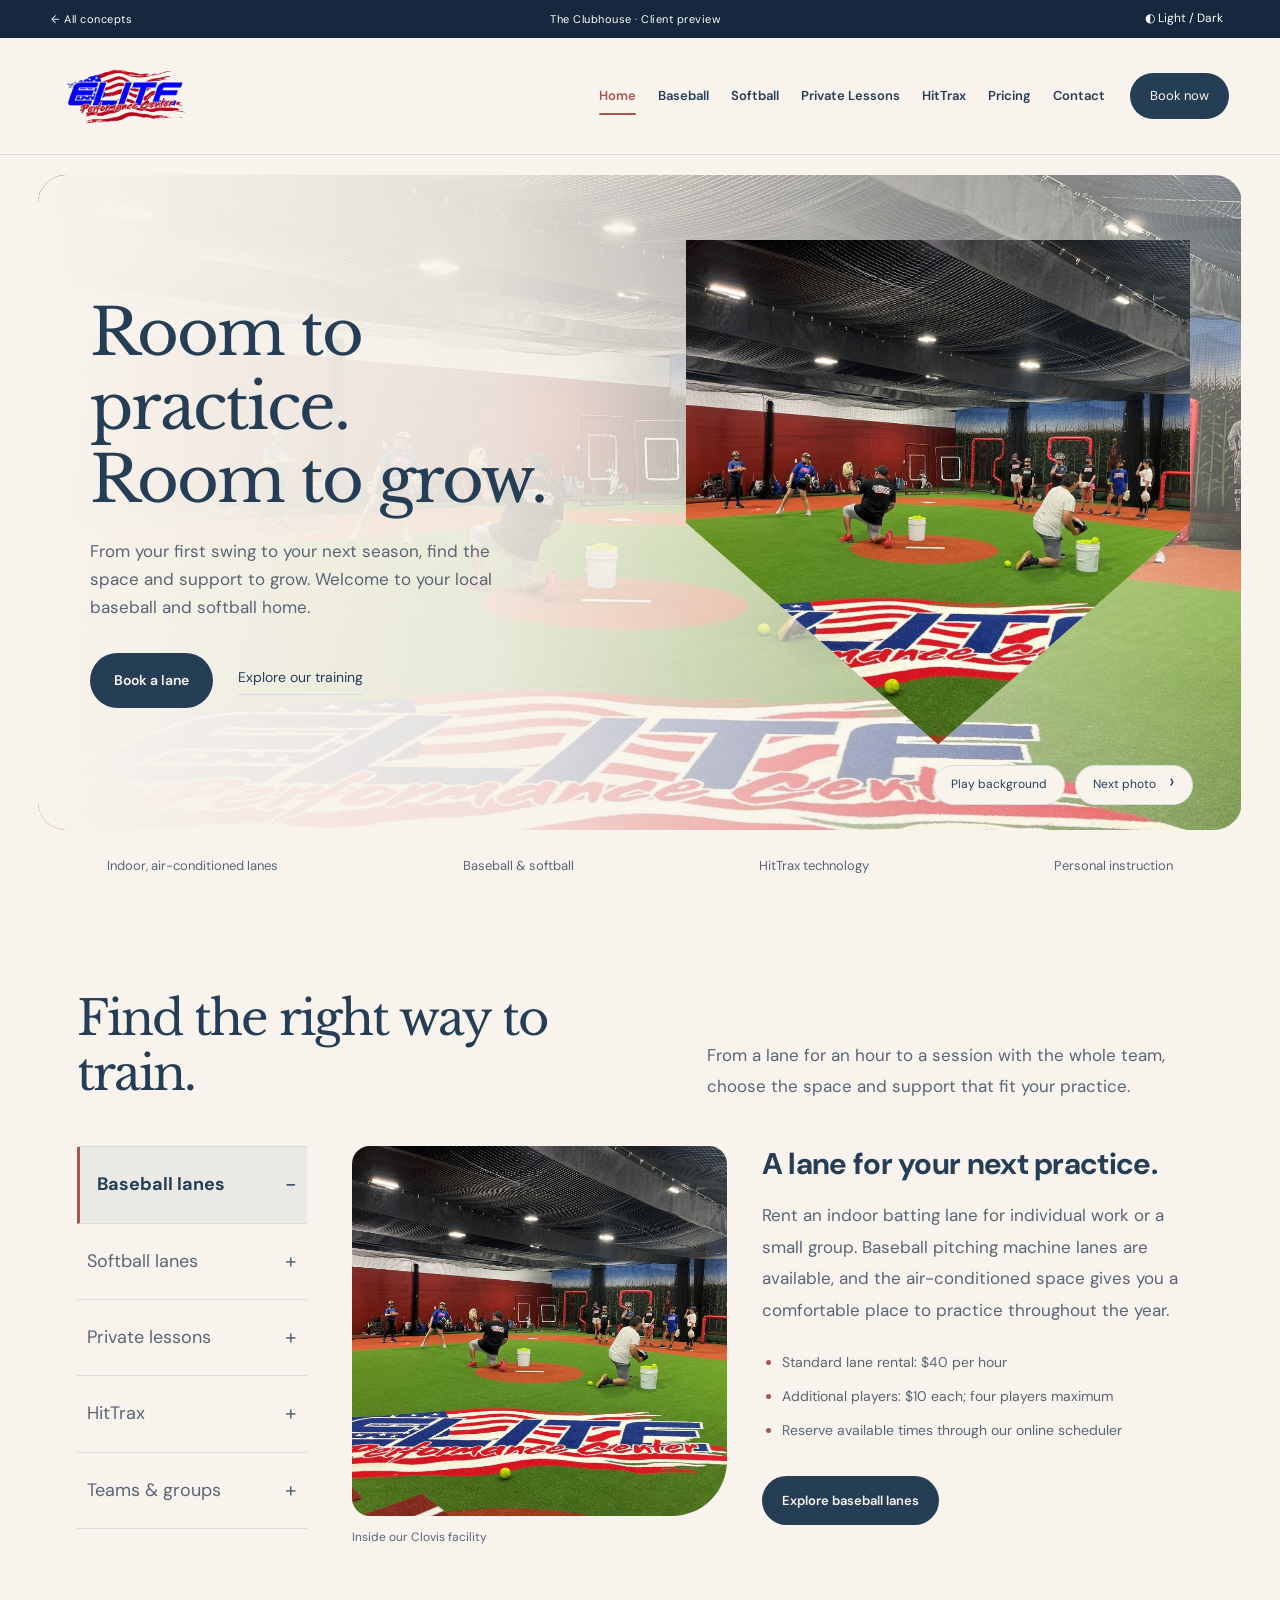
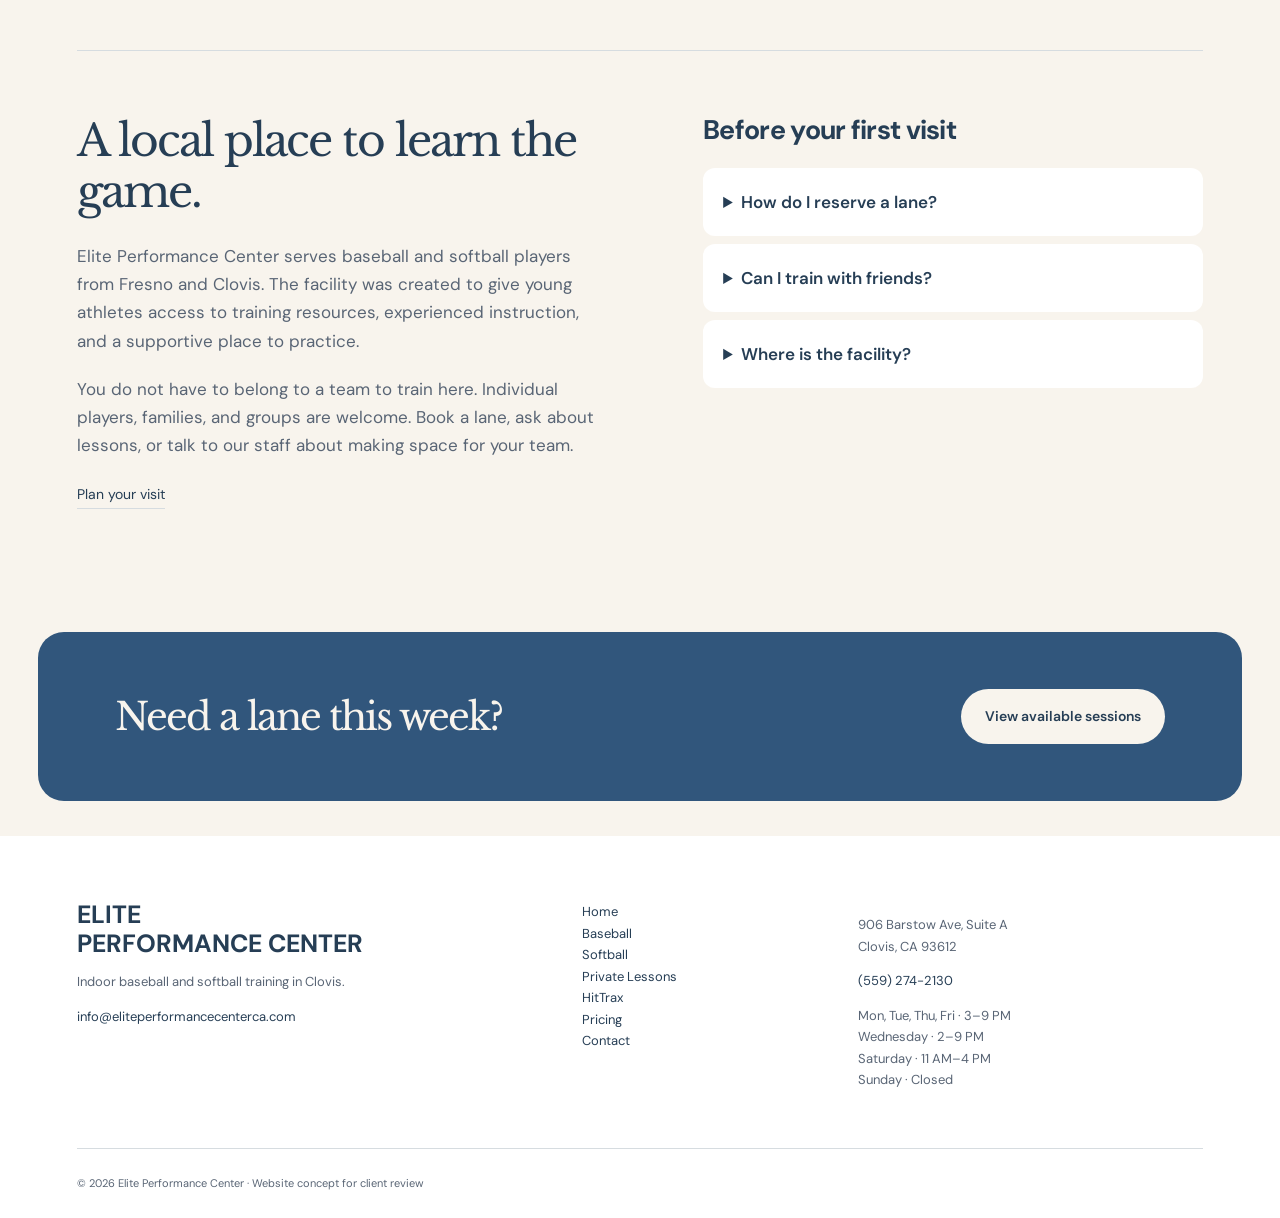
==== prototypes/clubhouse.html @ 48d839b6 "Prepare Elite Performance Center website preview" ====
<!doctype html><html lang="en"><head><meta charset="utf-8"><meta name="viewport" content="width=device-width,initial-scale=1"><title>Elite Performance Center</title><link rel="stylesheet" href="style.css?v=6"></head><body data-variant="clubhouse"><div id="app"></div><script src="app.js?v=6"></script><script src="clubhouse.js?v=6"></script><script src="services.js?v=6"></script></body></html>
---- prototypes/style.css ----
@import url('https://fonts.googleapis.com/css2?family=Barlow+Condensed:wght@600;700;800&family=DM+Sans:wght@400;500;600;700&family=Libre+Baskerville:ital,wght@0,400;1,400&display=swap');
*{box-sizing:border-box}html{scroll-behavior:smooth}body{margin:0;--bg:#f3f4f1;--surface:#fff;--ink:#172b46;--muted:#596575;--line:#d6dce0;--red:#ae4c4e;--blue:#31567c;background:var(--bg);color:var(--ink);font:16px/1.65 'DM Sans',Arial,sans-serif}body.dark{--bg:#101923;--surface:#192633;--ink:#edf0f2;--muted:#b1bfcb;--line:#344453;--red:#e39491;--blue:#9dbbdc}a{color:inherit;text-decoration:none}button{font:inherit;cursor:pointer}a:focus-visible,button:focus-visible,summary:focus-visible{outline:3px solid var(--red);outline-offset:5px}small{font-size:11px;font-weight:700;letter-spacing:2px}p{color:var(--muted)}h1,h2,h3{line-height:1.03;letter-spacing:-1.5px;margin:20px 0}h1{font:800 clamp(64px,7.2vw,112px)/.94 'Barlow Condensed',Impact,sans-serif}h2{font-size:48px}h3{font-size:25px;letter-spacing:-.7px}em{font-style:normal;color:var(--red)}img{display:block;width:100%;object-fit:cover}.review{background:#16283d;color:#fff;display:flex;justify-content:space-between;align-items:center;padding:8px 4%;font-size:11px;letter-spacing:.5px}.review button{background:none;border:0;color:white;font-size:12px}header{display:flex;align-items:center;gap:25px;padding:22px 4%;border-bottom:1px solid var(--line);background:var(--bg)}.brand{margin-right:auto}.brand img{width:130px;height:65px;object-fit:contain;background:transparent}nav{display:flex;gap:22px;font-size:13px;font-weight:600}nav a.active{color:var(--red)}.book{background:var(--ink);color:var(--bg);padding:12px 20px;font-size:13px}.menu{display:none}.hero{display:grid;grid-template-columns:1.05fr 1fr;min-height:650px}.hero-copy{padding:85px 8%}.hero p{max-width:420px}.hero figure{margin:0;position:relative;min-height:580px}.hero figure img{height:100%;position:absolute;object-position:50% 50%}.hero figcaption{position:absolute;bottom:25px;left:25px;color:white;background:#14283de6;padding:8px 14px;font-size:10px;letter-spacing:2px}.actions{display:flex;gap:25px;align-items:center;flex-wrap:wrap;margin-top:32px}.button{display:inline-flex;gap:36px;align-items:center;justify-content:space-between;background:var(--ink);color:var(--bg);padding:16px 24px;font-size:14px;font-weight:600}.button:hover{background:var(--red);color:#fff}.textlink{font-size:14px;border-bottom:1px solid var(--line);padding-bottom:5px}.hero-note{font-size:10px;letter-spacing:2px;margin-top:60px;color:var(--muted)}.ribbon{display:flex;justify-content:space-around;gap:20px;flex-wrap:wrap;padding:25px;background:var(--surface);border-bottom:1px solid var(--line);font-size:13px}.ribbon span:before{content:'✦';color:var(--red);margin-right:14px}.section{padding:90px 6%}.section-title{display:flex;align-items:end;justify-content:space-between;gap:30px;margin-bottom:40px}.cards{display:grid;grid-template-columns:repeat(3,1fr);gap:24px}.card{background:var(--surface);overflow:hidden}.card img{height:240px;transition:transform .3s}.card:hover img{transform:scale(1.025)}.card>div{padding:26px}.feature{display:grid;grid-template-columns:1fr 1fr;background:var(--surface)}.feature>img{height:550px}.feature>div{padding:80px 13%}.community{max-width:950px;margin:auto;text-align:center}.community h2{font-size:65px}.community p{max-width:650px;margin:25px auto}.closing{padding:55px 6%;display:flex;align-items:center;justify-content:space-between;gap:20px;background:var(--blue);color:var(--bg)}.closing h2{font-size:38px}.closing .button{background:var(--bg);color:var(--ink)}footer{display:grid;grid-template-columns:2fr 1fr 1.5fr;gap:45px;padding:65px 6% 25px;background:var(--surface);font-size:13px}footer strong{font-size:25px;line-height:1.1}footer a{display:block}footer small{display:block;margin-bottom:20px}.copyright{grid-column:1/-1;border-top:1px solid var(--line);padding-top:25px;color:var(--muted);font-size:11px}.detail-hero{display:grid;grid-template-columns:1fr 1fr;gap:6%;padding:70px 6%}.detail-hero h1{font-size:76px}.detail-hero img{height:540px}.benefits{display:grid;grid-template-columns:repeat(3,1fr);gap:40px}.benefits>div{border-top:1px solid var(--line);padding:30px 0}.benefits small{color:var(--red)}.faq{max-width:800px;margin:70px auto 0}.faq h2{font-size:36px}details{border-bottom:1px solid var(--line);padding:22px 0}summary{cursor:pointer;font-weight:600}.page-intro{padding:70px 6% 0}.price{padding:40px;background:var(--surface);border-top:3px solid var(--red)}.price h2{font-size:64px}.price p{min-height:110px}.pricing-note{padding:30px 0;max-width:800px}.muted{font-size:12px}.contact{display:grid;grid-template-columns:1fr 1fr;gap:80px}.contact img{height:360px}.contact p{line-height:2}.contact a{overflow-wrap:anywhere}
body[data-variant=clubhouse]{--bg:#f8f4ed;--ink:#263e55;--red:#a95651;font-size:17px}body[data-variant=clubhouse].dark{--bg:#202323;--ink:#f5ede2;--surface:#2c3030;--muted:#c3c1bb;--line:#4c5252;--red:#e4a199}body[data-variant=clubhouse] h1,body[data-variant=clubhouse] h2{font-family:'Libre Baskerville',Georgia,serif;font-weight:400;letter-spacing:-2px;line-height:1.15}body[data-variant=clubhouse] h1{font-size:clamp(46px,5vw,77px)}body[data-variant=clubhouse] h1 em{font-style:italic}body[data-variant=clubhouse] .hero{padding:35px 5% 65px;gap:40px;align-items:center}body[data-variant=clubhouse] .hero-copy{padding:35px 0}body[data-variant=clubhouse] .hero figure{border-radius:210px 210px 20px 20px;overflow:hidden;height:590px}body[data-variant=clubhouse] .button,body[data-variant=clubhouse] .book{border-radius:40px}body[data-variant=clubhouse] .card{border-radius:20px}body[data-variant=clubhouse] .feature{margin:0 5%;border-radius:25px;overflow:hidden}body[data-variant=clubhouse] .community h2{font-size:52px}
body[data-variant=precision] .hero{position:relative;display:block;min-height:690px;color:white}body[data-variant=precision] .hero figure{position:absolute;inset:0;z-index:0}body[data-variant=precision] .hero figure:after{content:'';position:absolute;inset:0;background:linear-gradient(90deg,#0b1728f5,#0b17284a)}body[data-variant=precision] .hero-copy{position:relative;z-index:1;padding:80px 6%;max-width:850px}body[data-variant=precision] .hero p,body[data-variant=precision] .hero-note{color:#d3dce5}body[data-variant=precision] .hero em{color:#d99895}body[data-variant=precision] .hero .button{background:#e9edf1;color:#172b46}body[data-variant=precision] .hero figcaption{z-index:2;left:auto;right:30px}body[data-variant=precision] .ribbon{justify-content:flex-start;padding-left:6%;gap:50px}body[data-variant=precision] .cards{gap:1px;background:var(--line);border:1px solid var(--line)}body[data-variant=precision] .card img{height:290px}body[data-variant=precision] h2{font-family:'Barlow Condensed',Impact,sans-serif;text-transform:uppercase;font-size:60px}body[data-variant=precision] .community{text-align:left;max-width:none;border-top:1px solid var(--line);display:grid;grid-template-columns:1fr 1fr;gap:25px}body[data-variant=precision] .community small{grid-column:1/-1}body[data-variant=precision] .community p{margin:20px 0}
@media(min-width:1600px){main,header,footer,.closing{max-width:1800px;margin:auto}}@media(max-width:1050px){nav{gap:13px;font-size:12px}header{gap:15px}.hero-copy{padding:65px 6%}h1{font-size:76px}.actions{gap:15px}.feature>div{padding:45px 10%}}@media(max-width:800px){header{flex-wrap:wrap;padding:15px 5%}.brand img{width:100px;height:50px}.menu{display:block;background:none;color:var(--ink);border:1px solid var(--line);padding:7px 12px}nav{display:none;width:100%;order:5;flex-direction:column;padding:20px}nav.open{display:flex}nav a{padding:8px}.review span{display:none}.hero,.detail-hero,.feature,.contact{grid-template-columns:1fr}.hero-copy{padding:50px 6%}h1{font-size:74px}.hero figure{min-height:360px}.hero-note{margin-top:30px}.section{padding:55px 6%}.section-title{display:block}h2{font-size:38px}.cards,.benefits{grid-template-columns:1fr}.feature>img{height:340px}.feature>div{padding:40px 6%}.community h2{font-size:48px}.closing{align-items:start;flex-direction:column}footer{grid-template-columns:1fr 1fr}footer>div:first-child{grid-column:1/-1}.detail-hero h1{font-size:60px}.detail-hero img{height:350px}.contact{gap:35px}.price p{min-height:0}body[data-variant=clubhouse] .hero{padding:30px 6%}body[data-variant=clubhouse] .hero figure{height:400px}body[data-variant=clubhouse] h1{font-size:48px}body[data-variant=precision] .hero-copy{padding:60px 6%}body[data-variant=precision] .hero{min-height:660px}body[data-variant=precision] .community{display:block}body[data-variant=precision] .ribbon{gap:20px}.ribbon{justify-content:start;font-size:12px}.detail-hero{padding:45px 6%}.book{padding:10px 14px}}

/* Refinement: preserve the three directions while removing decorative metadata. */
.brand img{filter:url(#logo-ink);width:148px;height:72px;background:transparent}
.dark .brand img{filter:url(#logo-ink) brightness(1.65) saturate(.75)}
small{letter-spacing:0;font-size:14px;font-weight:600}
h1 em,body[data-variant=precision] .hero em{color:inherit;font-style:normal}
body[data-variant=clubhouse] h1 em{font-style:normal}
body[data-variant=precision] h2{text-transform:none}
.hero h1{font-size:clamp(56px,6.4vw,100px)}
.hero-copy{padding-top:65px;padding-bottom:65px}
.hero figure{overflow:hidden;border-radius:36px 0 0 36px}
.button,.book{border-radius:12px;transition:background .2s,color .2s,box-shadow .2s}
.button:hover,.book:hover{background:var(--red);color:var(--bg);box-shadow:0 5px 0 color-mix(in srgb,var(--red),transparent 75%)}
.button:active,.book:active{transform:translateY(2px);box-shadow:none}
nav a{position:relative;padding:8px 0;transition:color .2s}
nav a:after{content:'';position:absolute;bottom:0;left:0;width:0;height:2px;background:var(--red);border-radius:2px;transition:width .2s}
nav a:hover,footer a:hover,.textlink:hover{color:var(--red)}
nav a:hover:after,nav a.active:after{width:100%}
.card{border-radius:18px;background:transparent}
.card img{border-radius:18px;transition:filter .25s,transform .35s}
.card>div{padding:22px 2px}
.card:hover img{filter:brightness(1.08);transform:scale(1.015)}
.card:hover h3{color:var(--red)}
.card h3{transition:color .2s}
.feature{margin:0 6%;border-radius:30px;overflow:hidden}
.detail-hero img,.contact img{border-radius:28px 28px 70px 28px}
.benefits>div{border-top:0;border-left:3px solid var(--red);padding:4px 22px}
.benefits h3{font-size:23px;line-height:1.3;margin:8px 0}
.closing{margin:0 3% 35px;border-radius:26px}
.closing h2{margin:8px 0;line-height:1.15}
.price{border-radius:24px;border-top:0}
.price h2{margin-top:24px}
details{padding:20px;border-radius:12px;margin:8px 0;border:0;background:var(--surface)}
summary{transition:color .2s}summary:hover,details[open] summary{color:var(--red)}
.ribbon span:before{content:none}.ribbon{background:transparent;border:0;color:var(--muted)}
.menu{border-radius:10px}.textlink,footer a{transition:color .2s}
body[data-variant=precision] .cards{background:none;border:0;gap:28px}
body[data-variant=precision] .hero{margin:20px 3% 0;border-radius:30px;overflow:hidden}
body[data-variant=precision] .hero figure{border-radius:0}
body[data-variant=clubhouse] .card{border-radius:0}
body[data-variant=clubhouse] .card img{border-radius:70px 18px 18px 18px}
.community h2{max-width:850px;margin:20px auto;line-height:1.1}
@media(max-width:800px){.brand img{width:120px;height:58px}.hero h1{font-size:62px}.hero figure{border-radius:26px;margin:0 5%}.hero-copy{padding:45px 6%}.feature{margin:0 5%}.closing{padding:35px 6%}body[data-variant=precision] .hero figure{margin:0}body[data-variant=precision] .hero{min-height:600px}.detail-hero h1{font-size:56px}.community h2{font-size:42px}body[data-variant=clubhouse] .hero h1{font-size:46px}}
@media(prefers-reduced-motion:reduce){html{scroll-behavior:auto}*,*:before,*:after{transition:none!important;animation:none!important}}
/* Clubhouse: home plate, with the original facility film behind it. */
.home-plate-hero{position:relative;isolation:isolate;overflow:hidden;margin:20px 3% 0;padding:65px 4% 85px;border-radius:28px;gap:6%;min-height:650px}
body .hero.home-plate-hero figure.home-plate{border-radius:0;clip-path:polygon(0 0,100% 0,100% 50%,50% 100%,0 50%);height:auto;min-height:0;width:100%;aspect-ratio:1;align-self:center;margin:0;background:var(--surface);position:relative;isolation:isolate}
body[data-variant=precision] .hero.home-plate-hero{display:grid;grid-template-columns:1.05fr 1fr;color:var(--ink)}
body[data-variant=precision] .home-plate-hero .hero-copy{padding:30px 0}
body[data-variant=precision] .home-plate-hero .hero p{color:var(--muted)}
body[data-variant=precision] .home-plate-hero .hero em{color:inherit}
body[data-variant=precision] .home-plate-hero .hero-copy p{color:var(--muted)}
body[data-variant=precision] .home-plate-hero figure:after{background:none}
body[data-variant=clubhouse] .home-plate-hero{position:relative;isolation:isolate;overflow:hidden;margin:20px 3% 0;padding:65px 4% 85px;border-radius:28px;gap:6%;min-height:650px}
.home-plate-hero .facility-film{position:absolute;inset:0;width:100%;height:100%;object-fit:cover;z-index:-3}
.home-plate-hero:before{content:'';position:absolute;inset:0;background:linear-gradient(90deg,rgba(248,244,237,.97) 0%,rgba(248,244,237,.9) 38%,rgba(248,244,237,.28) 100%);z-index:-2}
.dark .home-plate-hero:before{background:linear-gradient(90deg,rgba(24,30,31,.97) 0%,rgba(24,30,31,.88) 40%,rgba(24,30,31,.4) 100%)}
body[data-variant=clubhouse] .hero figure.home-plate{border-radius:0;clip-path:polygon(0 0,100% 0,100% 56%,50% 100%,0 56%);height:auto;min-height:0;width:100%;aspect-ratio:1/1;margin:0;align-self:center;background:var(--surface);position:relative;isolation:isolate}
.hero figure.home-plate:after{content:'';position:absolute;inset:0;border:7px solid rgba(255,255,255,.35);clip-path:inherit;pointer-events:none}
.hero figure.home-plate .plate-photo{position:absolute;inset:0;width:100%;height:100%;object-fit:cover;opacity:0;transition:opacity 1.2s ease;object-position:center 48%}
.hero figure.home-plate .plate-photo.visible{opacity:1}
.scene-controls{position:absolute;right:4%;bottom:25px;display:flex;gap:10px}
.scene-controls button{border:1px solid var(--line);border-radius:30px;background:var(--bg);color:var(--ink);padding:9px 17px;font-size:12px;transition:background .2s,color .2s}
.scene-controls button:hover{background:var(--ink);color:var(--bg)}
.scene-next span{font-size:20px;line-height:0;margin-left:10px}
.service-heading{display:grid;grid-template-columns:1.15fr 1fr;gap:60px;align-items:end;margin-bottom:45px}
.service-heading h2{max-width:650px;margin:0}.service-heading p{max-width:490px;margin:0;line-height:1.8}
.service-explorer{display:grid;grid-template-columns:230px minmax(0,1fr);gap:45px;align-items:start}
.service-choices{display:flex;flex-direction:column;border-top:1px solid var(--line)}
.service-choices button{display:flex;align-items:center;justify-content:space-between;gap:12px;text-align:left;background:none;border:0;border-bottom:1px solid var(--line);padding:24px 10px;color:var(--muted);font-size:18px;line-height:1.3;transition:color .2s,background .2s}
.service-choices button[aria-pressed=true]{color:var(--ink);font-weight:700;background:color-mix(in srgb,var(--blue),transparent 93%);border-left:3px solid var(--red);padding-left:17px}
.service-choices button:hover{color:var(--red)}.service-choices span{font-size:21px;font-weight:400}
.service-detail{display:grid;grid-template-columns:minmax(220px,.85fr) minmax(250px,1fr);gap:35px}
.service-photo{margin:0}.service-photo img{height:370px;border-radius:18px 18px 55px 18px;object-fit:cover}.service-photo p{font-size:12px;margin-top:12px}
.service-copy h3{font-size:30px;line-height:1.2;margin:0 0 18px}.service-copy p{line-height:1.85;margin:0 0 20px}.service-copy ul{padding-left:20px;color:var(--muted);font-size:14px;line-height:1.7;margin-bottom:28px}.service-copy li{padding:5px 0}.service-copy li::marker{color:var(--red)}.service-copy .button{font-size:13px;padding:14px 20px}
body .section.community{display:grid;grid-template-columns:1.05fr 1fr;gap:9%;text-align:left;max-width:none;margin:0 6% 60px;padding:65px 0;border-top:1px solid var(--line)}
body .community h2,body[data-variant=clubhouse] .community h2{font-size:44px;margin:0 0 25px}
body .community p{margin:0 0 20px;max-width:65ch}.community aside h3{margin:0 0 24px;font-size:27px}.community details p{margin:20px 0 0;font-size:14px}
.home-plate-hero .hero-copy{padding:30px 0}.home-plate-hero:before{background:linear-gradient(90deg,var(--bg) 0%,color-mix(in srgb,var(--bg),transparent 10%) 38%,color-mix(in srgb,var(--bg),transparent 72%) 100%)}
@media(max-width:1150px){.service-explorer{grid-template-columns:190px minmax(0,1fr);gap:25px}.service-detail{grid-template-columns:1fr;gap:20px}.service-photo img{height:240px}.service-copy{min-height:360px}.service-heading{gap:30px}}
@media(max-width:800px){.service-heading{grid-template-columns:1fr;gap:20px;margin-bottom:28px}.service-explorer{display:block}.service-choices{display:flex;flex-direction:row;flex-wrap:wrap;gap:8px;border:0;margin-bottom:24px}.service-choices button{font-size:14px;min-height:44px;padding:11px 15px;border:1px solid var(--line);border-radius:24px}.service-choices button[aria-pressed=true]{padding:11px 15px;border:1px solid var(--ink);background:var(--ink);color:var(--bg)}.service-choices span{display:none}.service-detail{display:flex;flex-direction:column;gap:20px}.service-photo img{height:220px;border-radius:18px}.service-photo p{margin-bottom:0}.service-copy h3{font-size:27px}.service-copy{min-height:0}.service-copy .button{min-height:46px}body .section.community{display:block;padding:40px 0;margin-bottom:35px}body .community h2,body[data-variant=clubhouse] .community h2{font-size:34px}.community aside{margin-top:40px}body .hero.home-plate-hero,body[data-variant=precision] .hero.home-plate-hero{display:grid;grid-template-columns:minmax(0,1fr);padding:25px 6% 82px;min-height:0;gap:25px}body .hero.home-plate-hero figure.home-plate{width:min(100%,460px);margin:auto;clip-path:polygon(0 0,100% 0,100% 50%,50% 100%,0 50%)}body[data-variant=clubhouse] .hero.home-plate-hero h1{font-size:clamp(36px,9.5vw,56px);letter-spacing:-1.5px}.scene-controls{left:6%;right:6%;justify-content:flex-end}.scene-controls button{min-height:44px}.home-plate-hero .hero-copy{padding:10px 0}.home-plate-hero .actions{margin-top:24px}.home-plate-hero:before{background:linear-gradient(180deg,var(--bg),color-mix(in srgb,var(--bg),transparent 12%) 45%,color-mix(in srgb,var(--bg),transparent 50%))}}
@media(prefers-reduced-motion:reduce){.hero figure.home-plate .plate-photo{transition:none}}
@media(max-width:800px){body[data-variant=clubhouse] .home-plate-hero{padding:30px 6% 85px;gap:30px;margin:14px 3% 0;min-height:0}.home-plate-hero:before{background:linear-gradient(180deg,rgba(248,244,237,.96),rgba(248,244,237,.88) 45%,rgba(248,244,237,.45))}.dark .home-plate-hero:before{background:linear-gradient(180deg,rgba(24,30,31,.96),rgba(24,30,31,.85) 45%,rgba(24,30,31,.5))}body[data-variant=clubhouse] .hero figure.home-plate{height:auto;max-width:520px;margin:auto}.scene-controls{right:6%;bottom:24px}.home-plate-hero .hero-copy{padding:15px 0}}
.hero figure.home-plate:after{display:none}


/* Map on the contact page: warm grayscale with a home-plate pin. */
.epc-map{position:relative;height:380px;border-radius:28px 28px 90px 28px;overflow:hidden;background:var(--surface)}
.epc-map iframe{position:absolute;inset:0;width:100%;height:100%;border:0;filter:grayscale(1) sepia(.25) contrast(1.02)}
.dark .epc-map iframe{filter:grayscale(1) invert(.88) sepia(.2) contrast(.92)}
.epc-pin{position:absolute;left:50%;top:50%;width:34px;transform:translate(-50%,-92%);pointer-events:none;filter:drop-shadow(0 4px 4px #0005)}
.epc-pin path{fill:var(--red);stroke:#fff;stroke-width:3}
@media(max-width:800px){.epc-map{height:300px;border-radius:22px 22px 60px 22px}}

/* Ultra-wide: keep the Clubhouse in one comfortable column. */
@media(min-width:1600px){
  body[data-variant=clubhouse] :is(header,main,footer){max-width:1480px;margin-left:auto;margin-right:auto}
  body[data-variant=clubhouse] .closing{max-width:1436px;margin-left:auto;margin-right:auto}
  body[data-variant=clubhouse] .review{padding-left:calc((100vw - 1480px) / 2 + 4%);padding-right:calc((100vw - 1480px) / 2 + 4%)}
}
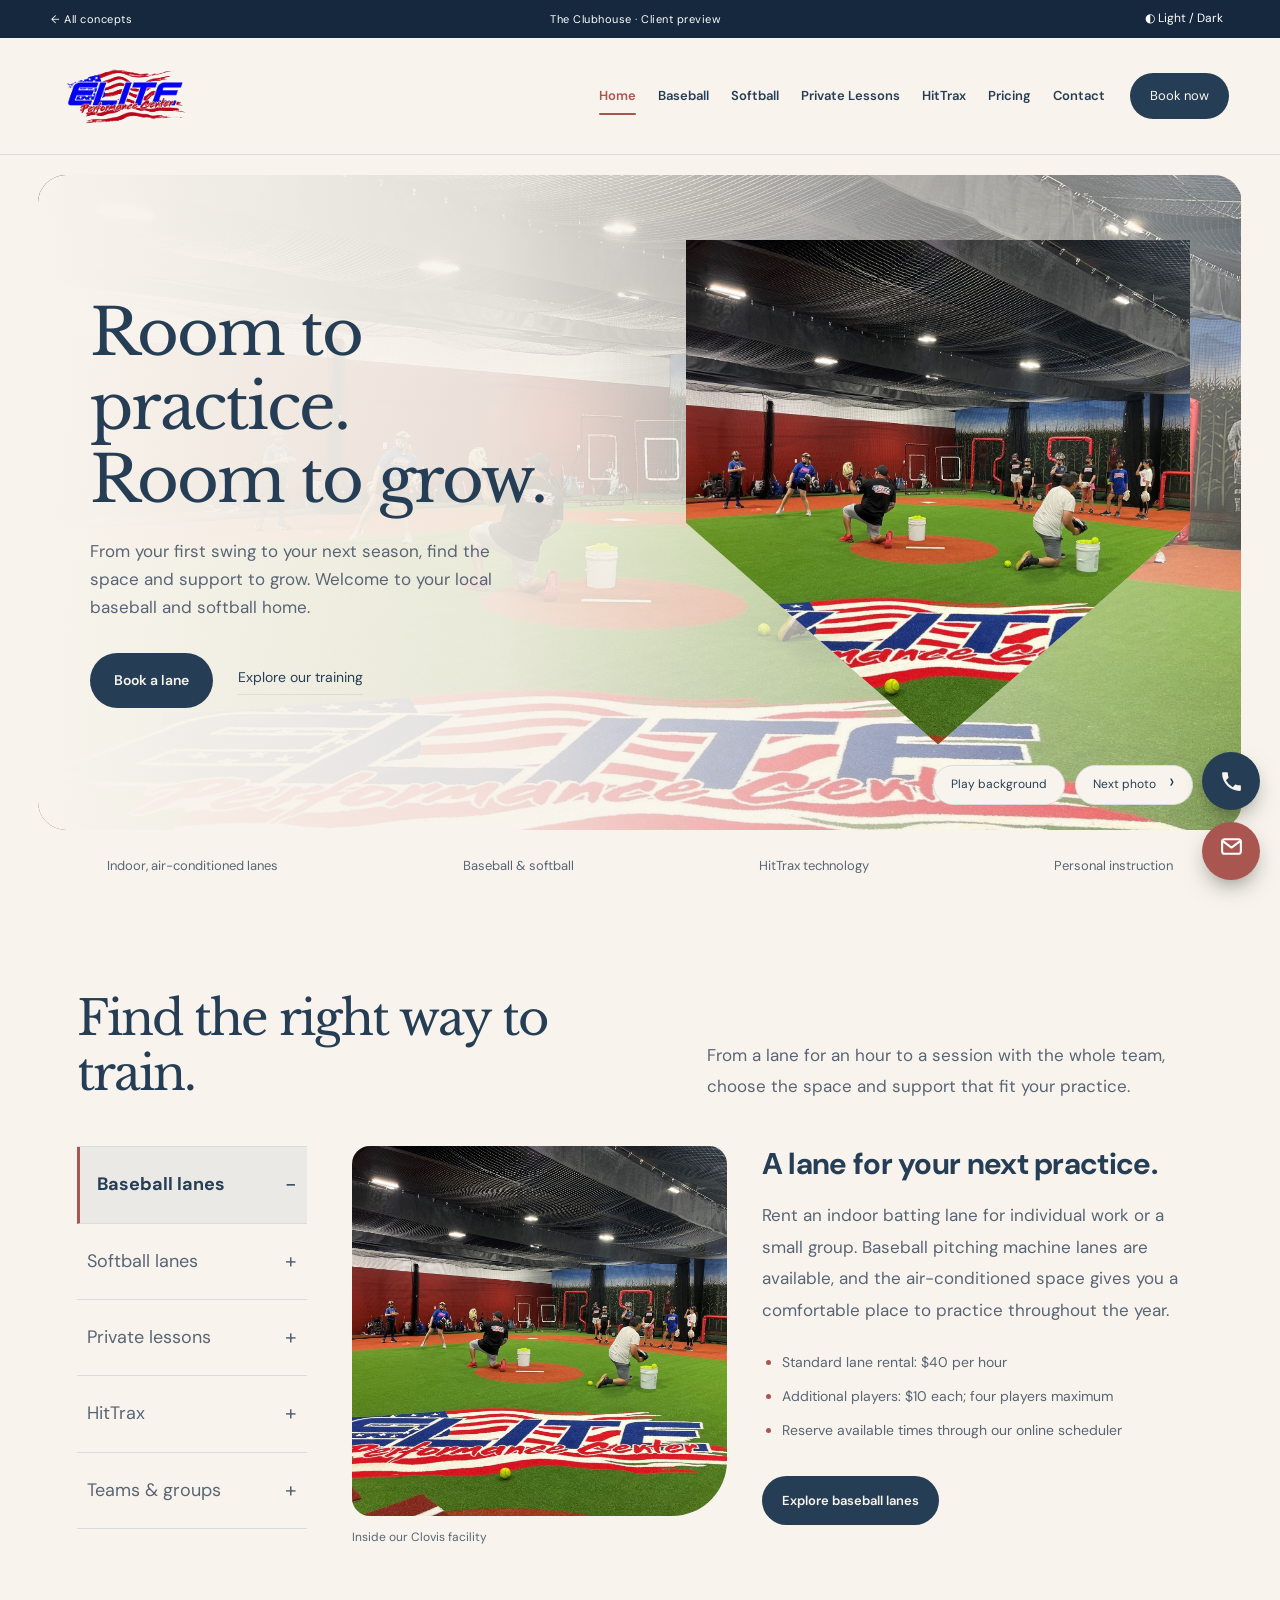
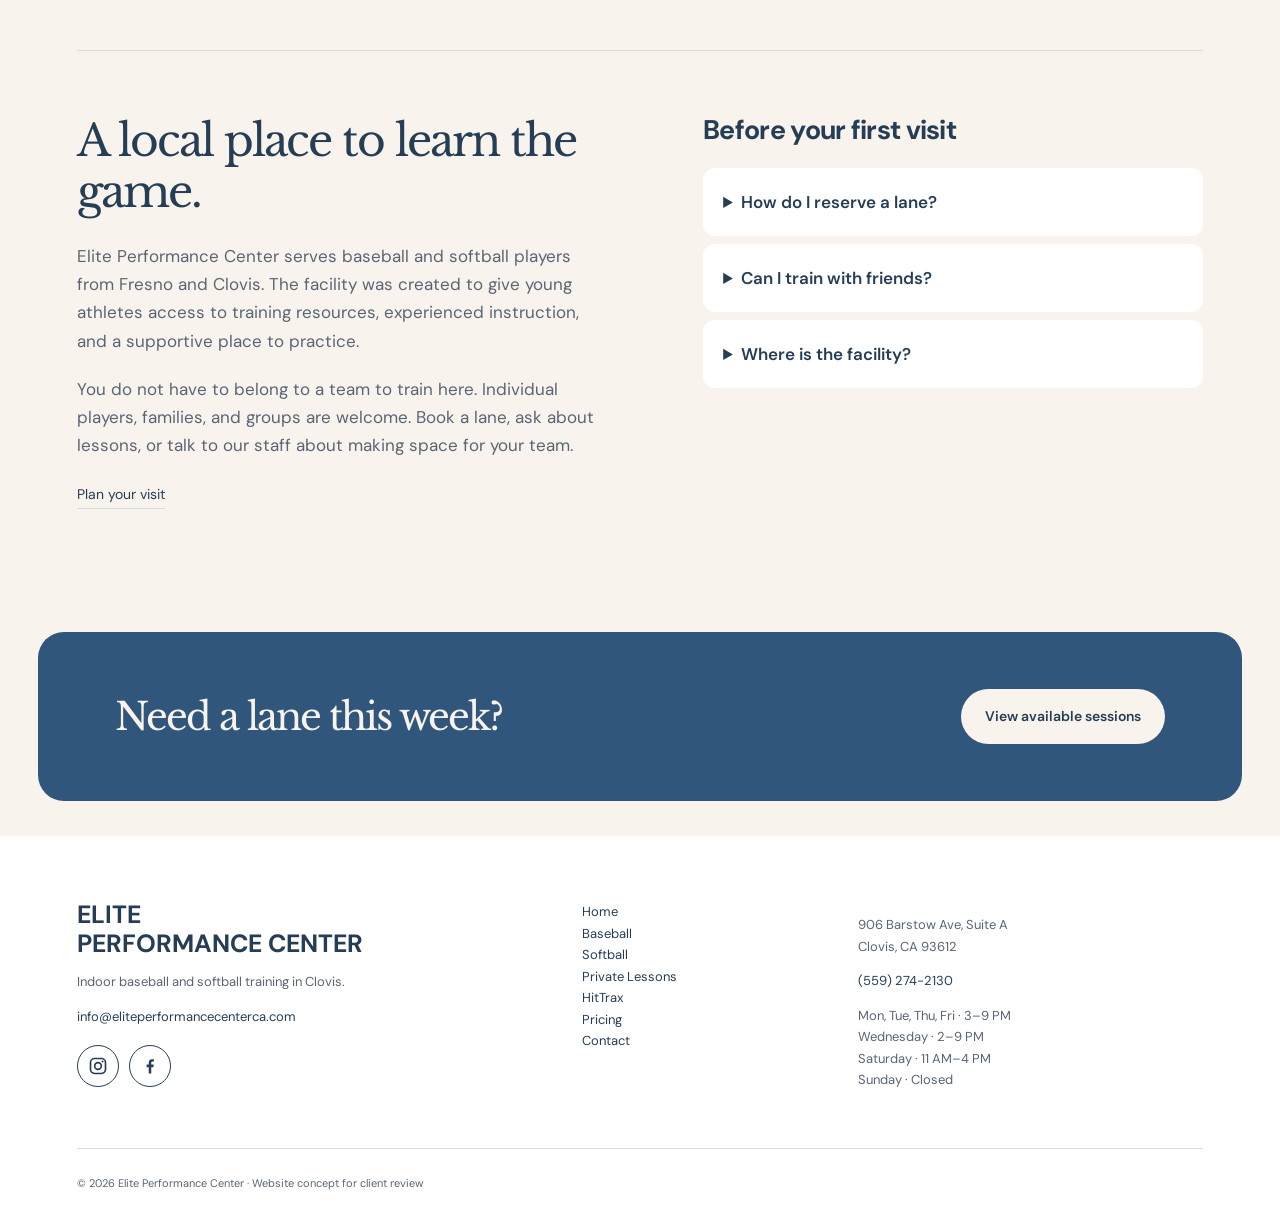
==== commit 98708424: "Add social links and floating call/message widget to all prototypes Rebuild The Competitor as a sing" ====
--- a/prototypes/clubhouse.html
+++ b/prototypes/clubhouse.html
@@ -1 +1 @@
-<!doctype html><html lang="en"><head><meta charset="utf-8"><meta name="viewport" content="width=device-width,initial-scale=1"><title>Elite Performance Center</title><link rel="stylesheet" href="style.css?v=6"></head><body data-variant="clubhouse"><div id="app"></div><script src="app.js?v=6"></script><script src="clubhouse.js?v=6"></script><script src="services.js?v=6"></script></body></html>
+<!doctype html><html lang="en"><head><meta charset="utf-8"><meta name="viewport" content="width=device-width,initial-scale=1"><title>Elite Performance Center</title><link rel="stylesheet" href="style.css?v=9"></head><body data-variant="clubhouse"><div id="app"></div><script src="app.js?v=9"></script><script src="clubhouse.js?v=9"></script><script src="services.js?v=9"></script><script src="contact-widget.js?v=9"></script></body></html>
--- a/prototypes/style.css
+++ b/prototypes/style.css
@@ -103,3 +103,16 @@
   body[data-variant=clubhouse] .closing{max-width:1436px;margin-left:auto;margin-right:auto}
   body[data-variant=clubhouse] .review{padding-left:calc((100vw - 1480px) / 2 + 4%);padding-right:calc((100vw - 1480px) / 2 + 4%)}
 }
+
+/* Social links */
+.epc-social{display:flex;gap:10px;margin-top:16px}
+.epc-social a{display:inline-grid;place-items:center;width:42px;height:42px;border-radius:50%;border:1.5px solid currentColor;color:inherit;transition:background .2s,color .2s,transform .15s}
+.epc-social a:hover{transform:translateY(-2px)}
+.epc-social svg{width:20px;height:20px}
+.epc-social a{display:inline-grid!important}
+.epc-social a:hover{background:var(--red);border-color:var(--red);color:#fff}
+footer .epc-social{margin-top:18px}
+
+/* Floating contact dock accent */
+body{--epc-accent:var(--red);--epc-accent-ink:#fff}
+body.dark{--epc-accent-ink:var(--bg)}
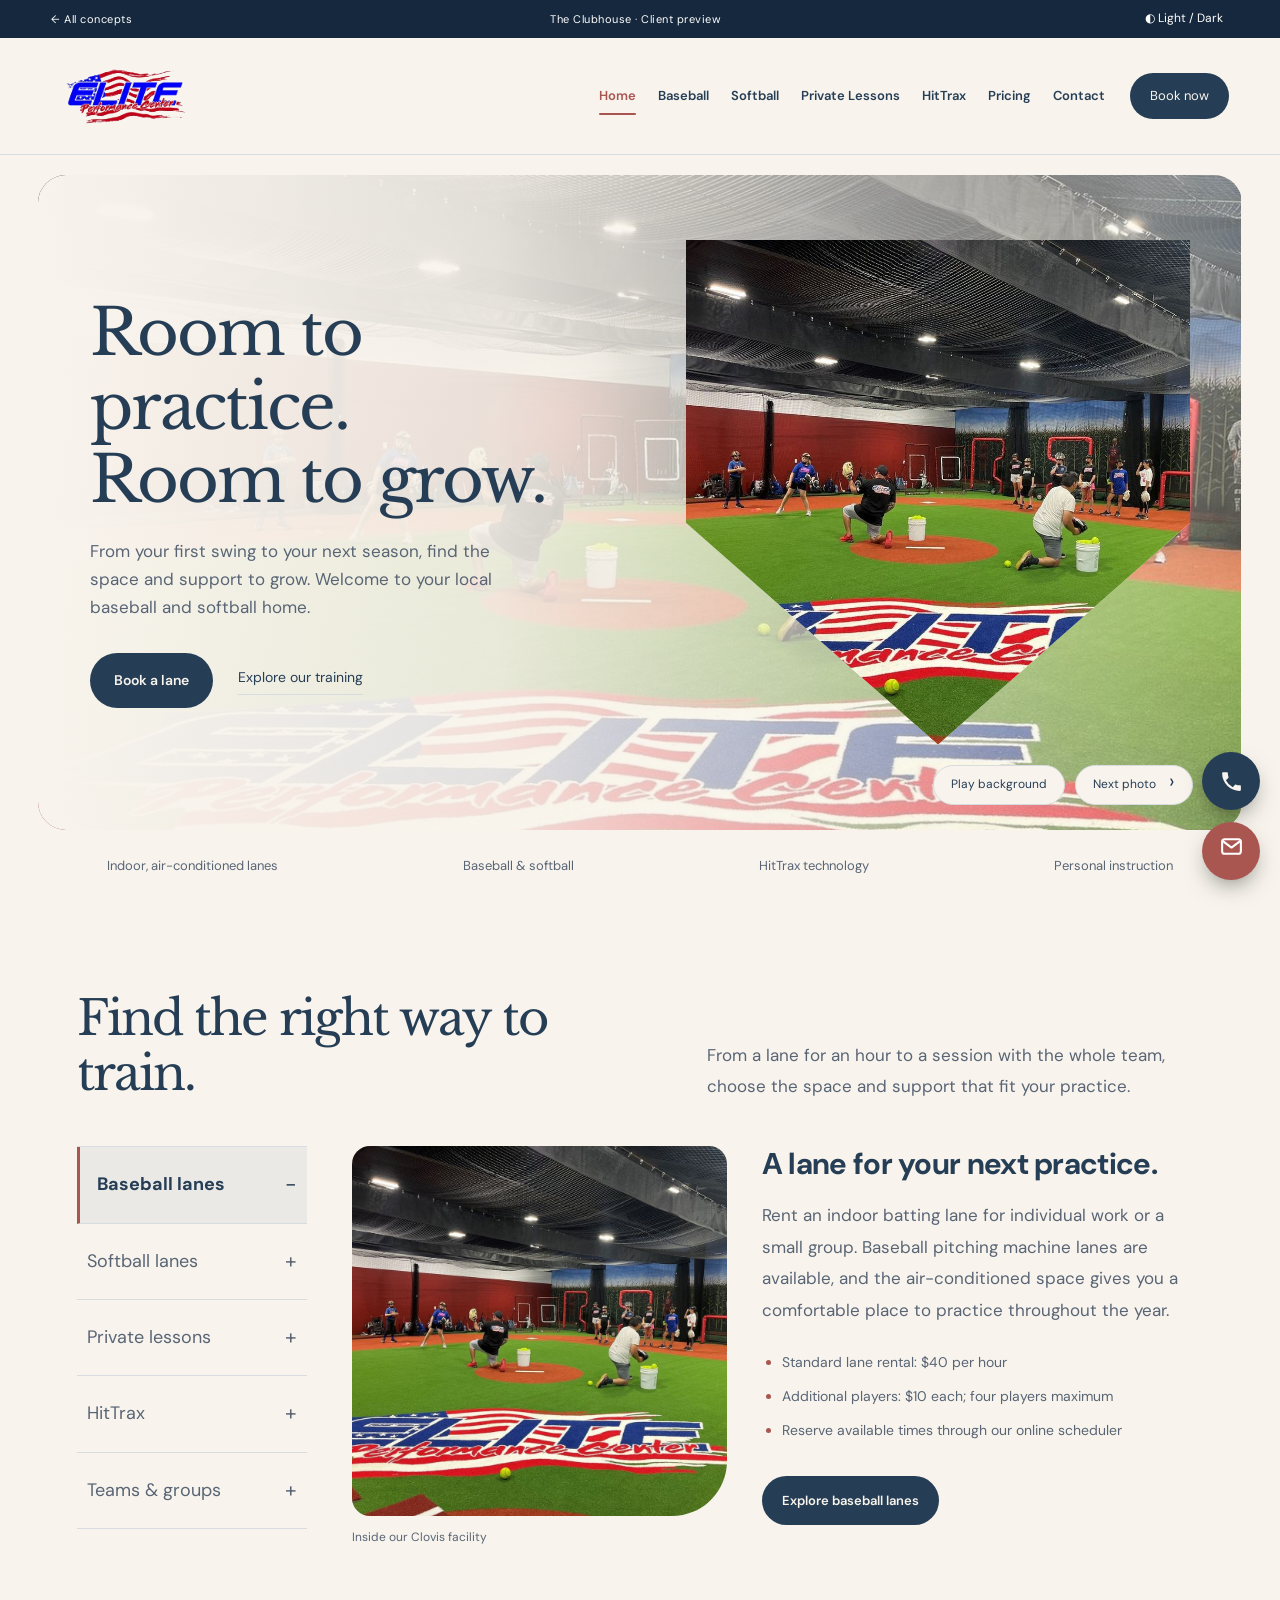
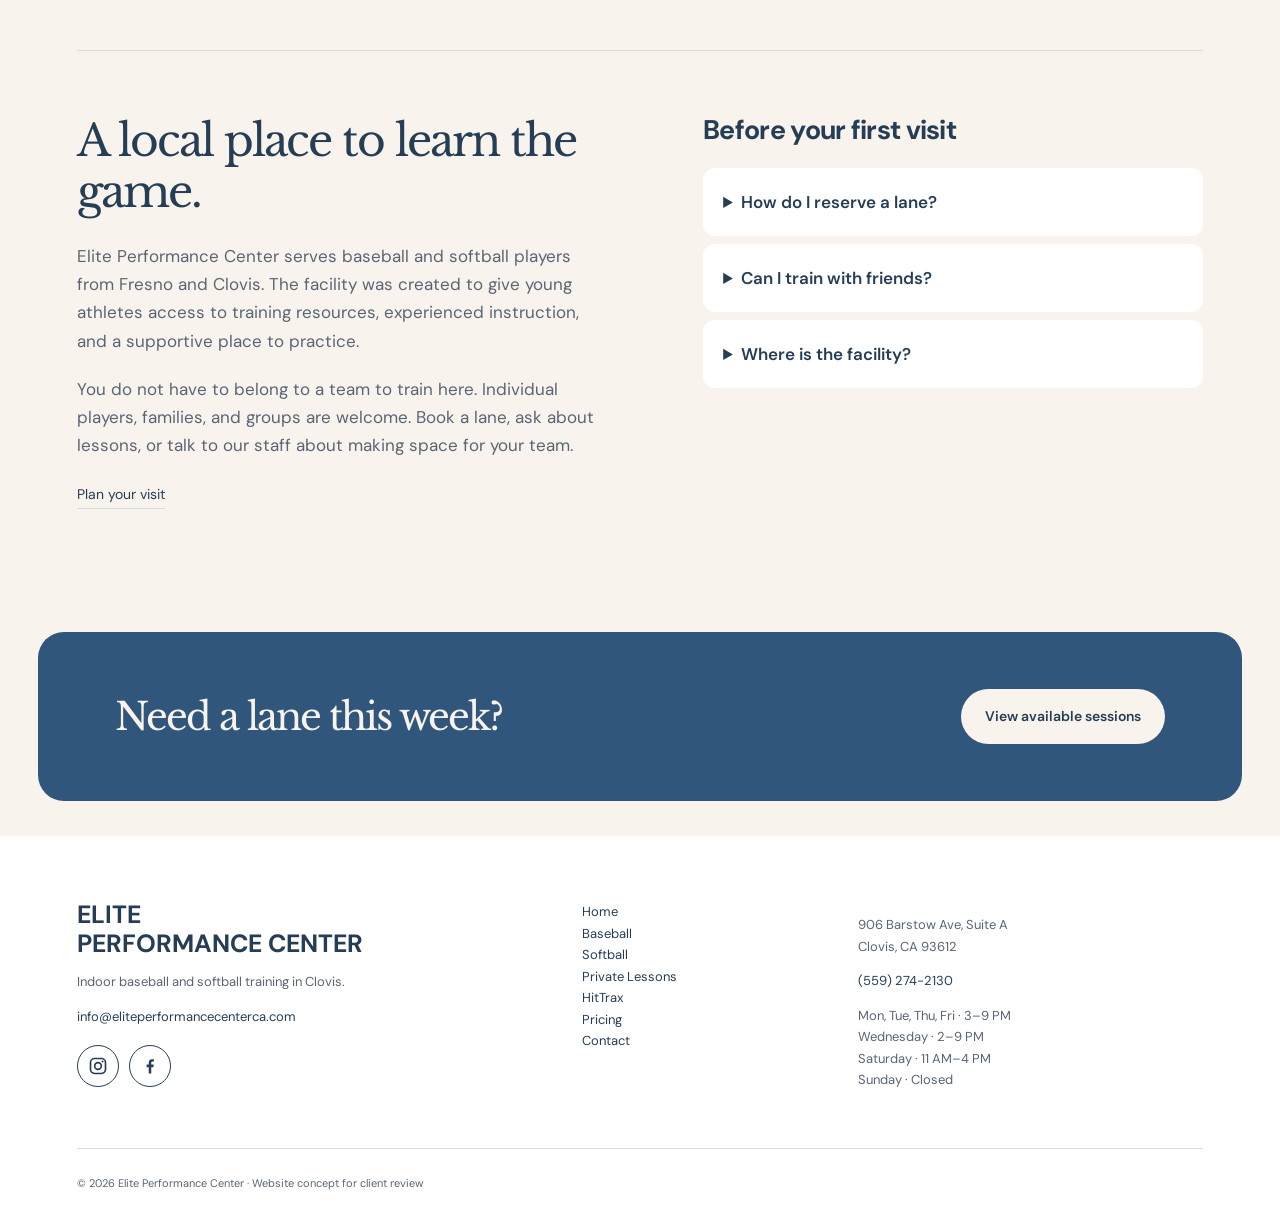
==== commit 9f5c90e8: "Improve SEO and AEO across prototypes Add keyword titles, meta descriptions, Open Graph cards, favic" ====
--- a/prototypes/clubhouse.html
+++ b/prototypes/clubhouse.html
@@ -1 +1,241 @@
-<!doctype html><html lang="en"><head><meta charset="utf-8"><meta name="viewport" content="width=device-width,initial-scale=1"><title>Elite Performance Center</title><link rel="stylesheet" href="style.css?v=9"></head><body data-variant="clubhouse"><div id="app"></div><script src="app.js?v=9"></script><script src="clubhouse.js?v=9"></script><script src="services.js?v=9"></script><script src="contact-widget.js?v=9"></script></body></html>
+<!doctype html>
+<html lang="en">
+<head>
+<meta charset="utf-8">
+<meta name="viewport" content="width=device-width,initial-scale=1">
+<title>Elite Performance Center | Indoor Baseball & Softball Training in Clovis, CA</title>
+<meta name="description" content="Indoor, air-conditioned baseball and softball training in Clovis, CA. Batting lanes with pitching machines, private lessons, HitTrax, and team rentals.">
+<!-- Review preview: keep out of search results. Remove this line and add a canonical URL at launch. -->
+<meta name="robots" content="noindex, follow">
+<meta name="theme-color" content="#f8f4ed">
+<meta property="og:type" content="website">
+<meta property="og:site_name" content="Elite Performance Center">
+<meta property="og:title" content="Elite Performance Center | Indoor Baseball & Softball Training in Clovis, CA">
+<meta property="og:description" content="Indoor, air-conditioned baseball and softball training in Clovis, CA. Batting lanes with pitching machines, private lessons, HitTrax, and team rentals.">
+<meta property="og:url" content="https://alucardsanin.github.io/elite-performance-center-prototypes/clubhouse.html">
+<meta property="og:image" content="https://alucardsanin.github.io/elite-performance-center-prototypes/assets/og-image.jpg">
+<meta property="og:image:width" content="1200">
+<meta property="og:image:height" content="630">
+<meta property="og:image:alt" content="Players training on the indoor infield at Elite Performance Center in Clovis">
+<meta name="twitter:card" content="summary_large_image">
+<link rel="icon" href="assets/favicon.svg" type="image/svg+xml">
+<link rel="apple-touch-icon" href="assets/apple-touch-icon.png">
+<link rel="preconnect" href="https://fonts.googleapis.com">
+<link rel="preconnect" href="https://fonts.gstatic.com" crossorigin>
+<link rel="stylesheet" href="https://fonts.googleapis.com/css2?family=Barlow+Condensed:wght@600;700;800&family=DM+Sans:wght@400;500;600;700&family=Libre+Baskerville:ital,wght@0,400;1,400&display=swap">
+<link rel="stylesheet" href="style.css?v=10">
+<script>document.documentElement.classList.add('js')</script>
+<style>.js .seo-fallback{display:none}.seo-fallback{max-width:760px;margin:40px auto;padding:0 20px;font-family:system-ui,sans-serif}</style>
+<script type="application/ld+json">
+{
+ "@context": "https://schema.org",
+ "@graph": [
+  {
+   "@type": "SportsActivityLocation",
+   "@id": "https://www.eliteperformancecenterca.com/#business",
+   "name": "Elite Performance Center",
+   "description": "Indoor, air-conditioned baseball and softball training facility in Clovis, California, with pitching machine batting lanes, private lessons, HitTrax, and team rentals for players from Clovis and Fresno.",
+   "url": "https://www.eliteperformancecenterca.com/",
+   "telephone": "+1-559-274-2130",
+   "email": "info@eliteperformancecenterca.com",
+   "image": "https://alucardsanin.github.io/elite-performance-center-prototypes/assets/og-image.jpg",
+   "logo": "https://alucardsanin.github.io/elite-performance-center-prototypes/assets/logo.jpg",
+   "address": {
+    "@type": "PostalAddress",
+    "streetAddress": "906 Barstow Ave, Suite A",
+    "addressLocality": "Clovis",
+    "addressRegion": "CA",
+    "postalCode": "93612",
+    "addressCountry": "US"
+   },
+   "areaServed": [
+    {
+     "@type": "City",
+     "name": "Clovis, California"
+    },
+    {
+     "@type": "City",
+     "name": "Fresno, California"
+    }
+   ],
+   "openingHoursSpecification": [
+    {
+     "@type": "OpeningHoursSpecification",
+     "dayOfWeek": "https://schema.org/Monday",
+     "opens": "15:00",
+     "closes": "21:00"
+    },
+    {
+     "@type": "OpeningHoursSpecification",
+     "dayOfWeek": "https://schema.org/Tuesday",
+     "opens": "15:00",
+     "closes": "21:00"
+    },
+    {
+     "@type": "OpeningHoursSpecification",
+     "dayOfWeek": "https://schema.org/Wednesday",
+     "opens": "14:00",
+     "closes": "21:00"
+    },
+    {
+     "@type": "OpeningHoursSpecification",
+     "dayOfWeek": "https://schema.org/Thursday",
+     "opens": "15:00",
+     "closes": "21:00"
+    },
+    {
+     "@type": "OpeningHoursSpecification",
+     "dayOfWeek": "https://schema.org/Friday",
+     "opens": "15:00",
+     "closes": "21:00"
+    },
+    {
+     "@type": "OpeningHoursSpecification",
+     "dayOfWeek": "https://schema.org/Saturday",
+     "opens": "11:00",
+     "closes": "16:00"
+    }
+   ],
+   "sameAs": [
+    "https://www.instagram.com/eliteperformancecenter_clovis/",
+    "https://www.facebook.com/profile.php?id=61594280009550"
+   ],
+   "priceRange": "$40–$600",
+   "potentialAction": {
+    "@type": "ReserveAction",
+    "target": "https://eliteperformancecenterca.ezfacility.com/",
+    "name": "Book a batting lane"
+   },
+   "amenityFeature": [
+    {
+     "@type": "LocationFeatureSpecification",
+     "name": "Air conditioning",
+     "value": true
+    },
+    {
+     "@type": "LocationFeatureSpecification",
+     "name": "Baseball pitching machines",
+     "value": true
+    },
+    {
+     "@type": "LocationFeatureSpecification",
+     "name": "Softball pitching machines",
+     "value": true
+    },
+    {
+     "@type": "LocationFeatureSpecification",
+     "name": "HitTrax",
+     "value": true
+    }
+   ],
+   "hasOfferCatalog": {
+    "@type": "OfferCatalog",
+    "name": "Batting lanes, memberships, and HitTrax",
+    "itemListElement": [
+     {
+      "@type": "Offer",
+      "name": "Batting lane rental",
+      "description": "Baseball or softball pitching machine lane. Up to four players; $10 per additional player.",
+      "url": "https://eliteperformancecenterca.ezfacility.com/",
+      "priceSpecification": {
+       "@type": "UnitPriceSpecification",
+       "price": 40,
+       "priceCurrency": "USD",
+       "unitText": "hour"
+      }
+     },
+     {
+      "@type": "Offer",
+      "name": "Single membership",
+      "description": "One hour of hitting per day, subject to lane availability and team bookings.",
+      "url": "https://eliteperformancecenterca.ezfacility.com/",
+      "priceSpecification": {
+       "@type": "UnitPriceSpecification",
+       "price": 250,
+       "priceCurrency": "USD",
+       "unitText": "month"
+      }
+     },
+     {
+      "@type": "Offer",
+      "name": "Team membership",
+      "description": "Whole-facility access one day per week for two hours.",
+      "url": "https://eliteperformancecenterca.ezfacility.com/",
+      "priceSpecification": {
+       "@type": "UnitPriceSpecification",
+       "price": 600,
+       "priceCurrency": "USD",
+       "unitText": "month"
+      }
+     },
+     {
+      "@type": "Offer",
+      "name": "HitTrax session",
+      "description": "Batting practice with HitTrax data; $20 per additional person, up to four.",
+      "url": "https://eliteperformancecenterca.ezfacility.com/",
+      "priceSpecification": {
+       "@type": "UnitPriceSpecification",
+       "price": 85,
+       "priceCurrency": "USD",
+       "unitText": "person"
+      }
+     }
+    ]
+   }
+  },
+  {
+   "@type": "FAQPage",
+   "mainEntity": [
+    {
+     "@type": "Question",
+     "name": "How do I reserve a lane?",
+     "acceptedAnswer": {
+      "@type": "Answer",
+      "text": "Use the online scheduler to see availability and reserve your session. Contact the facility directly for lessons or group arrangements."
+     }
+    },
+    {
+     "@type": "Question",
+     "name": "Can I train with friends?",
+     "acceptedAnswer": {
+      "@type": "Answer",
+      "text": "Yes. Standard lane rentals allow up to four players, with a fee for each additional player. For larger groups, ask our staff about facility rentals."
+     }
+    },
+    {
+     "@type": "Question",
+     "name": "Where is the facility?",
+     "acceptedAnswer": {
+      "@type": "Answer",
+      "text": "906 Barstow Avenue, Suite A, Clovis, CA 93612. See opening hours and directions on the contact page."
+     }
+    }
+   ]
+  }
+ ]
+}
+</script>
+</head>
+<body data-variant="clubhouse"><div id="app">
+<div class="seo-fallback">
+<h1>Indoor baseball and softball training in Clovis, California</h1>
+<p>Elite Performance Center is an indoor, air-conditioned baseball and softball training facility at 906 Barstow Ave, Suite A, Clovis, CA 93612. It serves players from Clovis and Fresno with batting lanes, pitching machines, private lessons, HitTrax, and space for teams.</p>
+<h2>Training options</h2>
+<h3>Baseball batting lanes</h3><p>Indoor baseball pitching machine lanes for individual practice or small groups. $40 per hour for up to four players, $10 per additional player.</p>
+<h3>Softball batting lanes</h3><p>Softball pitching machine lanes for individuals and teammates. $40 per hour for up to four players.</p>
+<h3>Private lessons</h3><p>One-on-one baseball and softball instruction with an experienced coach. Contact the facility about availability and rates.</p>
+<h3>HitTrax</h3><p>Batting practice with real-time HitTrax data and analytics to understand swing mechanics. Currently listed at $85 per person, $20 per additional person, up to four.</p>
+<h3>Teams and groups</h3><p>Single-lane and whole-facility rentals, with up to six cages for facility bookings.</p>
+<h2>Rates</h2>
+<p>Lane rental: $40 per hour. Single membership: $250 per month, one hour of hitting per day. Team membership: $600 per month, whole facility one day per week for two hours.</p>
+<h2>Hours</h2>
+<p>Monday, Tuesday, Thursday, Friday: 3 PM to 9 PM. Wednesday: 2 PM to 9 PM. Saturday: 11 AM to 4 PM. Sunday: closed.</p>
+<h2>Contact</h2>
+<p>906 Barstow Ave, Suite A, Clovis, CA 93612. Phone: <a href="tel:+15592742130">(559) 274-2130</a>. Email: <a href="mailto:info@eliteperformancecenterca.com">info@eliteperformancecenterca.com</a>. Book online: <a href="https://eliteperformancecenterca.ezfacility.com/">EZFacility scheduler</a>. Follow on <a href="https://www.instagram.com/eliteperformancecenter_clovis/">Instagram</a> and <a href="https://www.facebook.com/profile.php?id=61594280009550">Facebook</a>.</p>
+<h2>Frequently asked questions</h2>
+<h3>How do I reserve a lane?</h3><p>Use the online scheduler to see availability and reserve your session. Contact the facility directly for lessons or group arrangements.</p><h3>Can I train with friends?</h3><p>Yes. Standard lane rentals allow up to four players, with a fee for each additional player. For larger groups, ask about facility rentals.</p><h3>Do I need to be on a team?</h3><p>No. Individual players, families, and groups are all welcome to book time.</p><h3>Where is the facility?</h3><p>906 Barstow Ave, Suite A, Clovis, CA 93612. Hours and directions are on the contact page.</p>
+</div>
+</div>
+<script src="seo-meta.js?v=10"></script><script src="app.js?v=10"></script><script src="clubhouse.js?v=10"></script><script src="services.js?v=10"></script><script src="contact-widget.js?v=10"></script>
+</body>
+</html>
--- a/prototypes/style.css
+++ b/prototypes/style.css
@@ -1,4 +1,3 @@
-@import url('https://fonts.googleapis.com/css2?family=Barlow+Condensed:wght@600;700;800&family=DM+Sans:wght@400;500;600;700&family=Libre+Baskerville:ital,wght@0,400;1,400&display=swap');
 *{box-sizing:border-box}html{scroll-behavior:smooth}body{margin:0;--bg:#f3f4f1;--surface:#fff;--ink:#172b46;--muted:#596575;--line:#d6dce0;--red:#ae4c4e;--blue:#31567c;background:var(--bg);color:var(--ink);font:16px/1.65 'DM Sans',Arial,sans-serif}body.dark{--bg:#101923;--surface:#192633;--ink:#edf0f2;--muted:#b1bfcb;--line:#344453;--red:#e39491;--blue:#9dbbdc}a{color:inherit;text-decoration:none}button{font:inherit;cursor:pointer}a:focus-visible,button:focus-visible,summary:focus-visible{outline:3px solid var(--red);outline-offset:5px}small{font-size:11px;font-weight:700;letter-spacing:2px}p{color:var(--muted)}h1,h2,h3{line-height:1.03;letter-spacing:-1.5px;margin:20px 0}h1{font:800 clamp(64px,7.2vw,112px)/.94 'Barlow Condensed',Impact,sans-serif}h2{font-size:48px}h3{font-size:25px;letter-spacing:-.7px}em{font-style:normal;color:var(--red)}img{display:block;width:100%;object-fit:cover}.review{background:#16283d;color:#fff;display:flex;justify-content:space-between;align-items:center;padding:8px 4%;font-size:11px;letter-spacing:.5px}.review button{background:none;border:0;color:white;font-size:12px}header{display:flex;align-items:center;gap:25px;padding:22px 4%;border-bottom:1px solid var(--line);background:var(--bg)}.brand{margin-right:auto}.brand img{width:130px;height:65px;object-fit:contain;background:transparent}nav{display:flex;gap:22px;font-size:13px;font-weight:600}nav a.active{color:var(--red)}.book{background:var(--ink);color:var(--bg);padding:12px 20px;font-size:13px}.menu{display:none}.hero{display:grid;grid-template-columns:1.05fr 1fr;min-height:650px}.hero-copy{padding:85px 8%}.hero p{max-width:420px}.hero figure{margin:0;position:relative;min-height:580px}.hero figure img{height:100%;position:absolute;object-position:50% 50%}.hero figcaption{position:absolute;bottom:25px;left:25px;color:white;background:#14283de6;padding:8px 14px;font-size:10px;letter-spacing:2px}.actions{display:flex;gap:25px;align-items:center;flex-wrap:wrap;margin-top:32px}.button{display:inline-flex;gap:36px;align-items:center;justify-content:space-between;background:var(--ink);color:var(--bg);padding:16px 24px;font-size:14px;font-weight:600}.button:hover{background:var(--red);color:#fff}.textlink{font-size:14px;border-bottom:1px solid var(--line);padding-bottom:5px}.hero-note{font-size:10px;letter-spacing:2px;margin-top:60px;color:var(--muted)}.ribbon{display:flex;justify-content:space-around;gap:20px;flex-wrap:wrap;padding:25px;background:var(--surface);border-bottom:1px solid var(--line);font-size:13px}.ribbon span:before{content:'✦';color:var(--red);margin-right:14px}.section{padding:90px 6%}.section-title{display:flex;align-items:end;justify-content:space-between;gap:30px;margin-bottom:40px}.cards{display:grid;grid-template-columns:repeat(3,1fr);gap:24px}.card{background:var(--surface);overflow:hidden}.card img{height:240px;transition:transform .3s}.card:hover img{transform:scale(1.025)}.card>div{padding:26px}.feature{display:grid;grid-template-columns:1fr 1fr;background:var(--surface)}.feature>img{height:550px}.feature>div{padding:80px 13%}.community{max-width:950px;margin:auto;text-align:center}.community h2{font-size:65px}.community p{max-width:650px;margin:25px auto}.closing{padding:55px 6%;display:flex;align-items:center;justify-content:space-between;gap:20px;background:var(--blue);color:var(--bg)}.closing h2{font-size:38px}.closing .button{background:var(--bg);color:var(--ink)}footer{display:grid;grid-template-columns:2fr 1fr 1.5fr;gap:45px;padding:65px 6% 25px;background:var(--surface);font-size:13px}footer strong{font-size:25px;line-height:1.1}footer a{display:block}footer small{display:block;margin-bottom:20px}.copyright{grid-column:1/-1;border-top:1px solid var(--line);padding-top:25px;color:var(--muted);font-size:11px}.detail-hero{display:grid;grid-template-columns:1fr 1fr;gap:6%;padding:70px 6%}.detail-hero h1{font-size:76px}.detail-hero img{height:540px}.benefits{display:grid;grid-template-columns:repeat(3,1fr);gap:40px}.benefits>div{border-top:1px solid var(--line);padding:30px 0}.benefits small{color:var(--red)}.faq{max-width:800px;margin:70px auto 0}.faq h2{font-size:36px}details{border-bottom:1px solid var(--line);padding:22px 0}summary{cursor:pointer;font-weight:600}.page-intro{padding:70px 6% 0}.price{padding:40px;background:var(--surface);border-top:3px solid var(--red)}.price h2{font-size:64px}.price p{min-height:110px}.pricing-note{padding:30px 0;max-width:800px}.muted{font-size:12px}.contact{display:grid;grid-template-columns:1fr 1fr;gap:80px}.contact img{height:360px}.contact p{line-height:2}.contact a{overflow-wrap:anywhere}
 body[data-variant=clubhouse]{--bg:#f8f4ed;--ink:#263e55;--red:#a95651;font-size:17px}body[data-variant=clubhouse].dark{--bg:#202323;--ink:#f5ede2;--surface:#2c3030;--muted:#c3c1bb;--line:#4c5252;--red:#e4a199}body[data-variant=clubhouse] h1,body[data-variant=clubhouse] h2{font-family:'Libre Baskerville',Georgia,serif;font-weight:400;letter-spacing:-2px;line-height:1.15}body[data-variant=clubhouse] h1{font-size:clamp(46px,5vw,77px)}body[data-variant=clubhouse] h1 em{font-style:italic}body[data-variant=clubhouse] .hero{padding:35px 5% 65px;gap:40px;align-items:center}body[data-variant=clubhouse] .hero-copy{padding:35px 0}body[data-variant=clubhouse] .hero figure{border-radius:210px 210px 20px 20px;overflow:hidden;height:590px}body[data-variant=clubhouse] .button,body[data-variant=clubhouse] .book{border-radius:40px}body[data-variant=clubhouse] .card{border-radius:20px}body[data-variant=clubhouse] .feature{margin:0 5%;border-radius:25px;overflow:hidden}body[data-variant=clubhouse] .community h2{font-size:52px}
 body[data-variant=precision] .hero{position:relative;display:block;min-height:690px;color:white}body[data-variant=precision] .hero figure{position:absolute;inset:0;z-index:0}body[data-variant=precision] .hero figure:after{content:'';position:absolute;inset:0;background:linear-gradient(90deg,#0b1728f5,#0b17284a)}body[data-variant=precision] .hero-copy{position:relative;z-index:1;padding:80px 6%;max-width:850px}body[data-variant=precision] .hero p,body[data-variant=precision] .hero-note{color:#d3dce5}body[data-variant=precision] .hero em{color:#d99895}body[data-variant=precision] .hero .button{background:#e9edf1;color:#172b46}body[data-variant=precision] .hero figcaption{z-index:2;left:auto;right:30px}body[data-variant=precision] .ribbon{justify-content:flex-start;padding-left:6%;gap:50px}body[data-variant=precision] .cards{gap:1px;background:var(--line);border:1px solid var(--line)}body[data-variant=precision] .card img{height:290px}body[data-variant=precision] h2{font-family:'Barlow Condensed',Impact,sans-serif;text-transform:uppercase;font-size:60px}body[data-variant=precision] .community{text-align:left;max-width:none;border-top:1px solid var(--line);display:grid;grid-template-columns:1fr 1fr;gap:25px}body[data-variant=precision] .community small{grid-column:1/-1}body[data-variant=precision] .community p{margin:20px 0}
